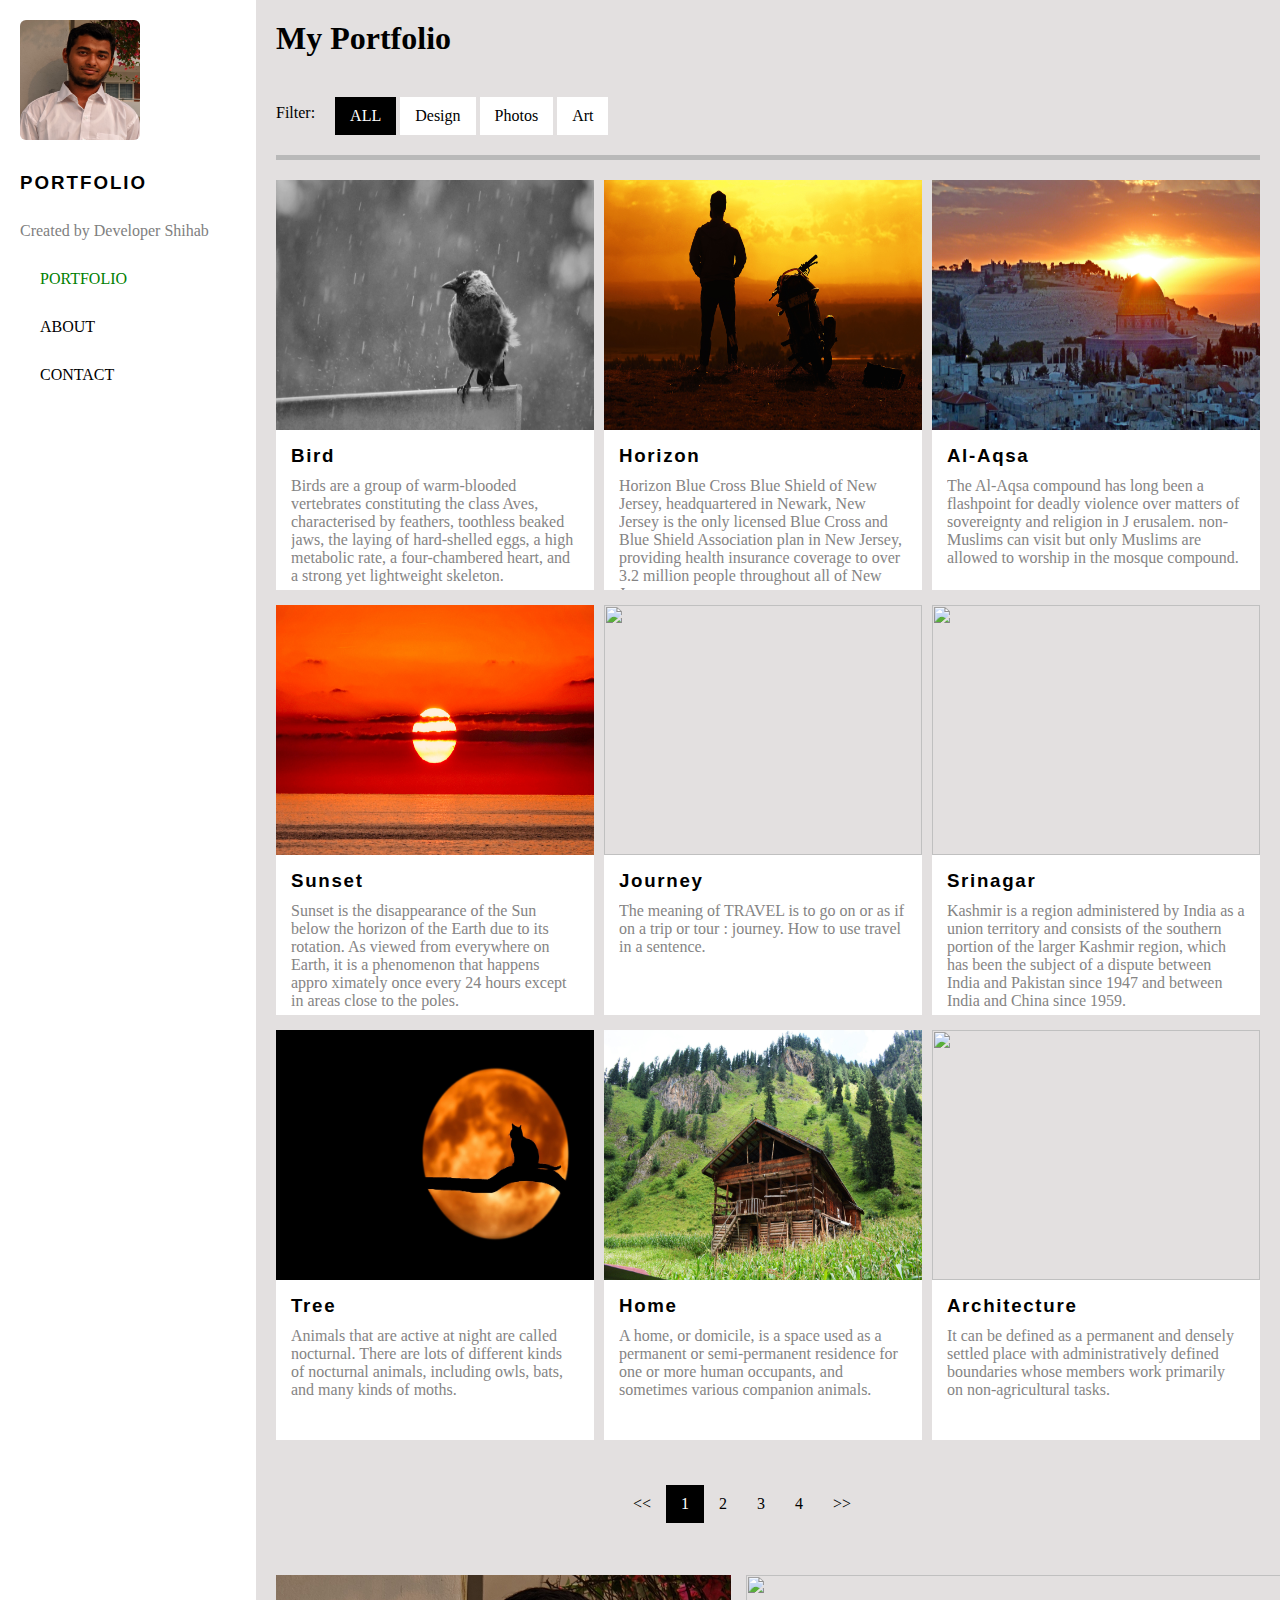
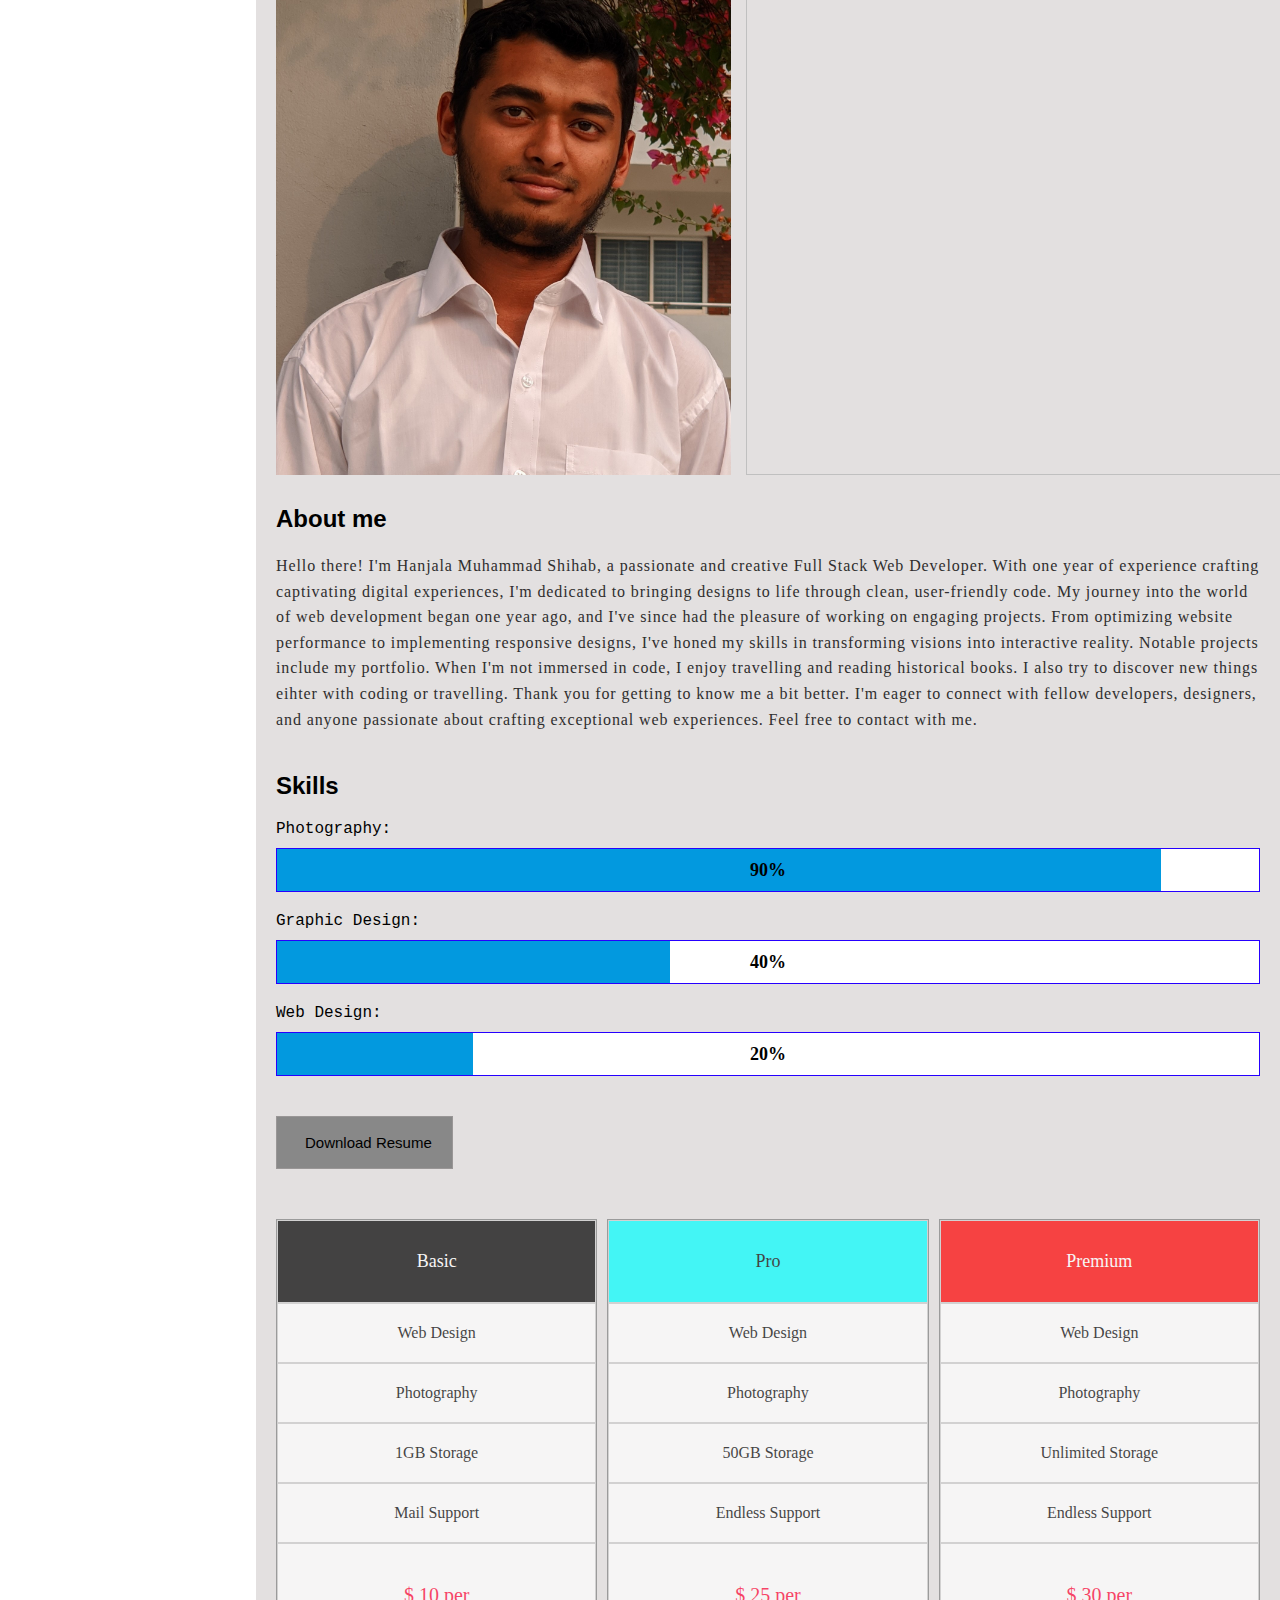
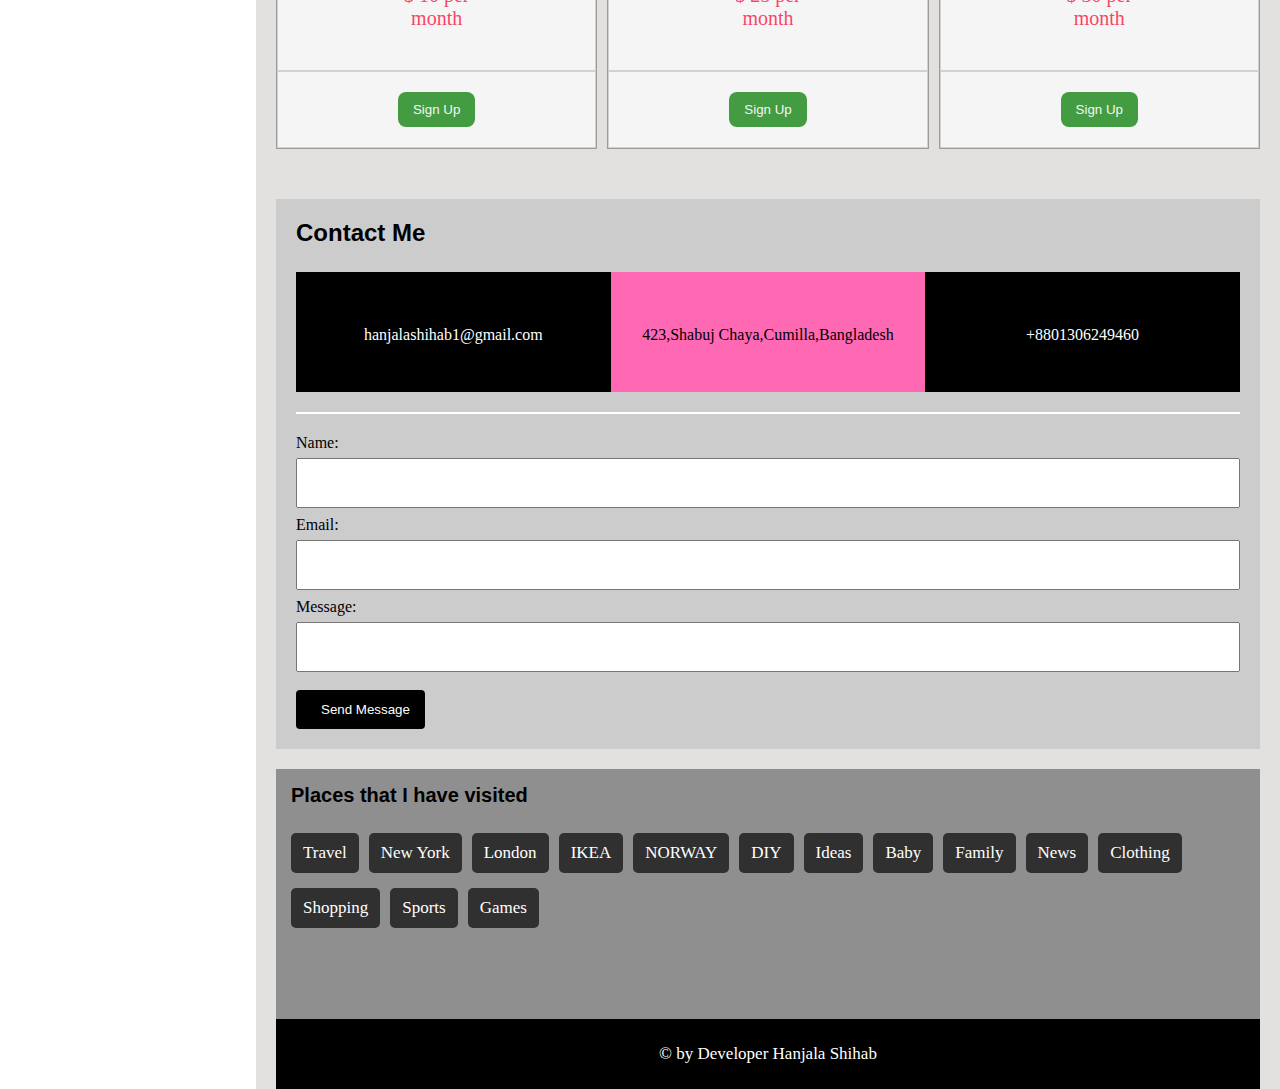
==== page2.html @ 6e02dee9 "img hover scale" ====
<!DOCTYPE html>
<html lang="en">
<head>
    <meta charset="UTF-8">
    <meta name="viewport" content="width=device-width, initial-scale=1.0">
    <script src="https://kit.fontawesome.com/5295537e26.js" crossorigin="anonymous"></script>
    <title>Nature Portfolio</title>
    <style>
        * {
            margin: 0;
            padding: 0;
            box-sizing: border-box;
        }

        .container {
            width: 100%;
            height: 100%;
            max-width: 1600px;
            overflow: hidden;
        }

        /* First division */

        .first {
            position: fixed;
            left: 0px;
            width: 20%;
            height: 100vh;
            background-color: rgb(255, 255, 255);
            line-height: 3em;
            z-index: 3;
            transition: all 0.6s ease;
        }

        .first img {
            border-radius: 6px;
            margin-left: 20px;
            margin-top: 20px;
        }

        .first h3 {
            letter-spacing: 2px;
            font-family: 'Franklin Gothic Medium', 'Arial Narrow', Arial, sans-serif;
            padding-left: 20px;
        }

        .first p {
            color: gray;
            padding-left: 20px;
        }

        .first .icons {
            display: block;
        }

        .first .icons i {
            padding-right: 20px;
            color: black;
        }

        .first .icons p {
            color: black;
            display: block;
            padding-left: 20px;
        }

        .first .active {
            color: green !important;
        }

        .first .icons :first-child:hover {
            background-color: rgb(198, 198, 198);
            color: black !important;
        }

        .first .icons p:hover {
            background-color: rgb(198, 198, 198);
        }

        .extra-icons {
            padding-left: 16px;
            padding-top: 10px;
        }

        .extra-icons i {
            margin: 0 3px;
            font-size: 20px;
            color: black;
        }

        .extra-icons i:hover {
            color: blue;
        }
        .second {
            margin-left: 20%;
            width: 80%;
            background-color: rgb(227, 224, 224);
            padding: 20px 20px 0px 20px;
        }

        .second h1 {
            font-family: 'Times New Roman', Times, serif;
            margin-bottom: 40px;
        }

        .second .bar {
            display: flex;
        }

        .second .active2 {
            margin-top: 7px;
            margin-right: 20px;
        }

        .second .one:hover {
            background-color: rgb(234, 234, 234) !important;
            color: black !important;
        }

        .second .bar ul {
            list-style-type: none;
        }

        .second .bar ul li {
            display: inline-block;
        }

        .second .bar ul li {
            padding: 10px 15px;
            background-color: white;
        }

        .second .bar .one {
            background-color: black;
            color: white;
        }

        .second .bar ul li:hover:not(.active2) {
            background-color: rgb(165, 163, 163);
            color: black;
        }

        .second .nothing {
            width: 100%;
            height: 5px;
            background-color: rgb(185, 185, 185);
            margin-top: 20px;
            margin-bottom: 20px;
        }

        .second .columns {
            display: flex;
            flex-wrap: wrap;
            margin-bottom: 30px;
            width: 100%;
        }

        .columns .col-one, .col-two {
            padding-right: 10px;
        }

        .columns .col-one, .col-two, .col-three {
            max-width: 33.33%;
            flex: 33.33%;
        }

        @media screen and (max-width: 750px) {
            .columns .col-one, .col-two {
                max-width: 50%;
                flex: 50%;
            }

            .columns .col-three {
                flex-direction: 100%;
                max-width: 80%;
                margin: 0 auto;
            }

            .columns .col-two {
                padding-right: 0px !important;
            }

            .columns .col-three {
            padding-right: 0px !important;
            }
        }

        @media screen and (max-width: 530px) {
            
            .columns .col-one, .col-two, .col-three {
                flex: 100%;
                max-width: 100%;
            }

            .columns .col-one {
            padding-right: 0px !important;
            }

            .columns .col-three {
                flex-direction: 100%;
                max-width: 100%;
            }
        }

        .second .columns .content {
            width: 100%;
            margin-bottom: 15px;
            overflow: hidden;
        }

        .content .imagehover {
            width: 100%;
            overflow: hidden;
        }

        .content img {
            width: 100%;
            height: 250px;
            vertical-align: middle;
            opacity: 1;
            transition: 0.7s ease;
        }

        .content img:hover {
            transform: scale(1.2);
            -ms-transform: scale(1.2);
            -webkit-transform: scale(1.2);
        }

        .extracontent {
            background-color: white;
            padding: 15px;
            height: 160px;
            text-overflow: ellipsis;
        }

        .extracontent h3 {
            font-weight: bold;
            font-family: 'Franklin Gothic Medium', 'Arial Narrow', Arial, sans-serif;
            letter-spacing: 1.7px;
            margin-bottom: 10px;
        }

        .extracontent p {
            color: rgb(133, 132, 132);
            font-size: 16px;
            white-space: wrap;
            overflow: hidden;
            text-overflow:ellipsis;
        }

        .bar2 {
            width: 100%;
            height: 60px;
            margin-bottom: 30px;
        }

        .minibar {
            width: 300px;
            margin: 0 auto;
        }

        .minibar a {
            float: left;
            padding: 10px 15px;
            text-decoration: none;
            color: black;
            font-size: 16px;
        }

        .minibar .active {
            color: white !important;
            background-color: black !important;
        }

        .minibar a:hover {
            background-color: black;
            color: white;
        }

        .second .image2 {
            display: flex;
            flex-direction: row;
            justify-content: space-between;
            margin-bottom: 30px;
        }
        .second .image2 img {
            width: 600px;
            height:500px;
        }

        @media screen and (max-width: 1000px) {
            .second .image2 {
                flex-direction: column;
            }
            .second .image2 img {
                display: block;
                margin: 0 auto;
                border-radius: 6px;
                margin: 10px;
            }
        }

        @media screen and (max-width: 650px) {
            .second .image2 img {
                width: 400px;
                height: 400px;
            }
        }

        .about {
            margin-bottom: 40px;
        }

        .about h2 {
            margin-bottom: 20px;
            font-family: Arial, Helvetica, sans-serif;
        }

        .about p {
            font-size: 16px;
            color: rgb(47, 46, 46);
            letter-spacing: .9px;
            line-height: 1.6em;
        }

        .skills {
            margin-bottom: 40px;
        }

        .skills .skill {
            margin-bottom: 20px;
        }

        .skills h2 {
            margin-bottom: 20px;
            font-family: Arial, Helvetica, sans-serif;
        }

        .skills .skill p {
            margin-bottom: 10px;
            font-family: 'Courier New', Courier, monospace;
            font-weight: 300;
        }

        .skills .one, .two , .three{
            width: 100%;
            height: 44px;
            text-align: center;
            border: 1px solid rgb(38, 0, 255);
            color: rgb(0, 0, 0);
            font-weight: bold;
            font-size: 18px;
            display: flex;
            justify-content: center;
            align-items: center;
        } 

        .skills .one {
            background-image: linear-gradient(to right,rgb(2, 153, 223) 90%, rgb(255, 255, 255) 10%);
        }

        .skills .two {
            background-image: linear-gradient(to right, rgb(2, 153, 223) 40%, white 40%);
        }
        .skills .three {
            background-image: linear-gradient(to right, rgb(2, 153, 223) 20%, white 20%);
        }

        .resume {
            margin-bottom: 50px;
        }

        .resume button {
            border: 1px solid rgb(153, 150, 150);
            background-color: rgb(136, 136, 136);
            color: rgb(0, 0, 0);
            padding: 17px 20px;
            cursor: pointer;
            font-size: 15px;
        }

        .resume button i {
            margin-right: 8px;
        }

        .resume button:hover {
            background-color: rgb(176, 175, 175);
            color: rgb(0, 0, 0);
        }

        .charge {
            display: flex;
            flex-direction: row;
            width: 100%;
            margin-bottom: 50px;
        }

        .charge .same {
            width: 33%;
            height: 100%;
            border: 1px solid rgb(126, 126, 126);
            display: flex;
            flex-direction: column;
            justify-content: center;
            align-items: center;
            opacity: 0.7;
        }

        .charge .same .child {
            background-color: white;
            border: 1px solid rgb(203, 203, 203);
            width: 100%;
            height: auto;
            text-align: center;
            padding: 20px;
        }

        .charge .same .active {
            background-color: rgb(0, 0, 0);
            color: white;
            padding: 30px 0px;
            font-size: 18px;
        }

        .charge .same .extra {
            width: 100px;
            color: rgb(255, 1, 52);
            padding: 20px 0px;
            font-size: 20px;
            text-align: center;
            margin: 0 auto;
        }

        .charge .same button {
            border: none;
            background-color: green;
            color: white;
            padding: 10px 15px;
            border-radius: 8px;
            cursor: pointer;
        }

        .charge .same:hover {
            opacity: 1;
        }

        .charge .same button:hover{
            background-color: rgb(10, 184, 10);
        }

        .contacts {
            margin-bottom: 20px;
            background-color: rgb(204, 204, 204);
            width: 100%;
            padding: 20px;
        }

        .contacts h2 {
            font-family: Verdana, Geneva, Tahoma, sans-serif;
            margin-bottom: 25px;
        }

        .info {
            display: flex;
            flex-direction: row;
            width: 100%;
        }
        .email, .location, .number {
            display: flex;
            flex-direction: column;
            justify-content: center;
            align-items: center;
            height: 120px;
            width: 33.33%;
        }

        .email {
            background-color: black;
            color: white;
            padding: 20px;
        }

        .email i {
            margin-bottom: 5px;
            font-size: 20px;
        }

        .location {
            background-color: hotpink;
            padding: 20px;
            color: rgb(0, 0, 0);
        }

        .location i {
            margin-bottom: 5px;
            font-size: 20px;
        }

        .number {
            background-color: black;
            color: white;
            padding: 20px;
        }

        .number i {
            margin-bottom: 5px;
            font-size: 20px;
        }

        .nothing2 {
            width: 100%;
            height: 2px;
            background-color: white;
            margin-bottom: 20px;
            margin-top: 20px;
        }

        .form form input {
            width: 100%;
            height: 50px;
            margin: 6px 0px 8px 0px;
            padding: 10px;
            font-size: 16px;
            outline: none;
        }

        .form form label {
            font-weight: 300;
        }

        .form form button {
            border: none;
            background-color: rgb(0, 0, 0);
            color: white;
            padding: 12px 15px;
            border-radius: 4px;
            cursor: pointer;
            margin-top: 10px;
        }

        .form form button i {
            margin-right: 10px;
        }

        .form form button:hover {
            background-color: rgb(10, 184, 10);
        }

        .credit {
            font-size: 17px;
            background-color: black;
            color: white;
            text-align: center;
            width: 100%;
            padding: 25px;
            z-index: 1;
        }

        .footer {
            width: 100%;
            height: 250px;
            background-color: rgb(143, 143, 143);
            padding: 15px;
            overflow: auto;
        }

        .footer h3 {
            color: black;
            font-family: 'Segoe UI', Tahoma, Geneva, Verdana, sans-serif;
            font-size:20px;
            margin-bottom: 16px;
        }

        .footerinfo  {
            display:flex;
            flex-wrap: nowrap;
            justify-content: space-between;
            overflow: auto;
        }

        .footer .footerinfo p span {
            font-size: 17px;
            background-color: rgb(49, 48, 48);
            padding: 10px 12px;
            border-radius: 5px;
            color: white;
            margin: 10px 6px 5px 0px;
            display: inline-block;
        }

        .openbtn {
            position: absolute;
            top: 15px;
            left: 21px;
            font-size: 33px;
            background-color: transparent;
            border: none;
            display: none;
        }

        .closebtn {
            position: absolute;
            top: 15px;
            right: 20px;
            font-size: 36px;
            background-color: transparent;
            border: none;
            display: none;
        }

        .second .laterimg {
            position: absolute;
            top: 12px;
            right: 20px;
            display: none;
        }

        @media screen and (max-width: 900px) {
            .first {
                left: -400px;
                width: 270px;
            }

            .second .laterimg {
                display: block;
            }

            /* toggle button */

            .first img {
                margin-top: 70px;
            }

            .second h1 {
                padding-top: 50px !important;
            }

            .openbtn {
                display: block;
            }

            .closebtn {
                display: block;
            }
            /* toggle button works ends */
            .second {
                width: 100%;
                margin-left: 0%;
            }
        }

        @media screen and (max-width: 650px) {
            .contacts .info {
                display: block;
            }

            .contacts .info .email, .location, .number {
                width: 100%;
                text-align: center;
            }
        }
    </style>
</head>
<body>
    <div class="container">
        <div class="first" id="first">
            <img src="images/Shihab.jpg" alt="logo" title="profile picture" width="120px" height="120px">
            <h3>PORTFOLIO</h3>
            <p>Created by Developer Shihab</p>
                <div class="icons">
                    <p class="active"><i class="fa-solid fa-border-all active"></i>PORTFOLIO</p>
                    <p><i class="fa-solid fa-user"></i>ABOUT</p>
                    <p><i class="fa-solid fa-envelope"></i>CONTACT</p>
                </div>

            <div class="extra-icons">
                <a href="#"><i class="fa-brands fa-facebook"></i></a>
                <a href="#"><i class="fa-brands fa-instagram"></i></a>
                <a href="#"><i class="fa-brands fa-x-twitter"></i></a>
                <a href="#"><i class="fa-brands fa-github"></i></a>
                <a href="#"><i class="fa-brands fa-pinterest-p"></i></a>
                <a href="#"><i class="fa-brands fa-linkedin"></i></a>
            </div>

        <button type="button" class="closebtn" onclick="closefirst()"><i class="fa-solid fa-xmark"></i></button>
        </div>
        <div class="second">
            <h1>My Portfolio</h1>
            <div class="bar">
                <p class="active2">Filter:</p>
                <ul>
                    <li class="one">
                        ALL
                    </li>
                    <li><p><i class="fa-regular fa-gem"></i>Design</p></li>
                    <li><p><i class="fa-regular fa-image"></i>Photos</p></li>
                    <li><p><i class="fa-solid fa-paintbrush"></i>Art</p></li>
                </ul>
            </div>

            <div class="nothing"></div>
            <div class="columns">
                <div class="col-one">
                    <div class="content">
                        <div class="imagehover">
                            <img src="images/jackdaw-8249384.jpg">
                        </div>
                        <div class="extracontent">
                            <h3>Bird</h3>
                            <P>Birds are a group of warm-blooded vertebrates constituting the class Aves, 
                                characterised by feathers, toothless beaked jaws,
                                 the laying of hard-shelled eggs, a high metabolic 
                                 rate, a four-chambered heart, and a strong yet lightweight skeleton.</P>
                        </div>
                    </div>
                    <div class="content">
                        <div class="imagehover">
                            <img src="images/sunset-8331285.jpg">
                        </div>
                        
                        <div class="extracontent">
                            <h3>Sunset</h3>
                            <p>Sunset is the disappearance of the Sun below
                                 the horizon of the Earth due to its rotation. As viewed from everywhere on Earth, it is 
                                a phenomenon that happens appro
                                ximately once every 24 hours except in areas close to the poles.</p>
                        </div>
                    </div>
                    <div class="content">
                        <div class="imagehover">
                            <img src="images/tree-736877_1920.jpg">
                        </div>
                        <div class="extracontent">
                            <h3>Tree</h3>
                            <p>Animals that are active at night are called nocturnal. There are lots of
                                 different kinds of nocturnal animals, including 
                                 owls, bats, and many kinds of moths.</p>
                        </div>
                    </div>
                </div>
                <div class="col-two">
                    <div class="content">
                        <div class="imagehover">
                            <img src="images/sunset-6681770.jpg">
                        </div>
                        <div class="extracontent">
                            <h3>Horizon</h3>
                            <p>Horizon Blue Cross Blue Shield of New Jersey,
                                 headquartered in Newark, New Jersey is the only 
                                 licensed Blue Cross and Blue Shield Association plan in New Jersey, 
                                providing health insurance coverage 
                                to over 3.2 million people throughout
                                 all of New Jersey.</p>
                        </div>
                    </div>
                    <div class="content">
                        <div class="imagehover">
                            <img src="images/journey-1130732.jpg">
                        </div>
                        <div class="extracontent">
                            <h3>Journey</h3>
                            <p>The meaning of TRAVEL is to 
                                go on or as if on a trip or tour 
                                : journey. How to use travel in a sentence.</p>
                        </div>
                    </div>
                    <div class="content">
                        <div class="imagehover">
                            <img src="images/sweet-wooden-home-2669177.jpg">
                        </div>
                        <div class="extracontent">
                            <h3>Home</h3>
                            <p>A home, or domicile, is a space used as a permanent or semi-permanent residence for one or more human occupants, and sometimes various companion animals.
                            </p>
                        </div>
                    </div>
                </div>
                <div class="col-three">
                    <div class="content">
                        <div class="imagehover">
                            <img src="images/panoramic-3241421.jpg">
                        </div>
                        <div class="extracontent">
                            <h3>Al-Aqsa</h3>
                            <p>
                                The Al-Aqsa compound has long 
                                been a flashpoint for deadly violence 
                                over matters of sovereignty and religion in J
                                erusalem.
                                non-Muslims can visit but only Muslims are 
                                allowed to worship in the mosque compound.</p>
                        </div>
                    </div>
                    <div class="content">
                        <div class="imagehover">
                            <img src="images/srinagar-3609032.jpg">
                        </div>
                        <div class="extracontent">
                            <h3>Srinagar</h3>
                            <p>Kashmir is a region administered by India as a union territory and consists of the southern portion of the larger Kashmir region, which has been the subject of a dispute between India and Pakistan since 1947 and between India and China since 1959.</p>
                        </div>
                    </div>
                    <div class="content">
                        <div class="imagehover">
                            <img src="images/architecture-1868667.jpg">
                        </div>
                        <div class="extracontent">
                            <h3>Architecture</h3>
                            <p>It can be defined as a permanent and densely settled place with
                                 administratively defined boundaries
                                  whose members work primarily on 
                                  non-agricultural tasks.</p>
                        </div>
                    </div>
                </div>
            </div>

            <div class="bar2">
                <div class="minibar">
                    <a href="#">&lt;&lt;</a>
                    <a href="#" class="active">1</a>
                    <a href="#">2</a>
                    <a href="#">3</a>
                    <a href="#">4</a>
                    <a href="#">>></a>
                </div>
            </div>

            <div class="image2">
                <img src="images/Shihab.jpg">
                <img src="images/IMG_20230218_152653.jpg" style="margin-left: 15px;">
            </div>

            <div class="about">
                <h2>About me</h2>
                <p>Hello there! I'm Hanjala Muhammad Shihab,
                     a passionate and creative Full Stack Web
                      Developer. With one year of experience 
                      crafting captivating digital experiences, 
                      I'm dedicated to bringing designs to life 
                      through clean, user-friendly code. My journey 
                      into the world of web development began one year
                       ago, and I've since had the pleasure of working
                        on engaging projects. From optimizing website
                         performance to implementing responsive designs,
                          I've honed my skills in transforming visions
                           into interactive reality. Notable projects
                            include my portfolio. When I'm not immersed 
                            in code, I enjoy travelling and reading 
                            historical books. I also try to discover new 
                            things eihter with coding or travelling.
                            Thank you for getting to know me a bit better.
                             I'm eager to connect with fellow developers,
                     designers, and anyone passionate about
                      crafting exceptional web experiences. Feel free to contact with me.</p>
            </div>

            <div class="skills">
                <h2>Skills</h2>
                <div class="skill">
                    <p>Photography:</p>
                    <div class="one">90%</div>
                </div>
                <div class="skill">
                    <p>Graphic Design:</p>
                    <div class="two">40%</div>
                </div>
                <div class="skill">
                    <p>Web Design:</p>
                    <div class="three">20%</div>
                </div>
            </div>

            <div class="resume">
                <button type="button"><i class="fa-solid fa-download"></i>Download Resume</button>
            </div>

            <div class="charge">
                <div class="same firstly" style="margin-right: 10px;">
                    <div class="child active">Basic</div>
                    <div class="child">Web Design</div>
                    <div class="child">Photography</div>
                    <div class="child">1GB Storage</div>
                    <div class="child">Mail Support</div>
                    <div class="child">
                        <div class="extra">
                            $ 10 per month
                        </div>
                    </div>
                    <div class="child last">
                        <button type="button">Sign Up</button>
                    </div>
                </div>
                <div class="same secondly" style="margin-right: 10px;">
                    <div class="child active" style="background-color: aqua; color: black;">Pro</div>
                    <div class="child">Web Design</div>
                    <div class="child">Photography</div>
                    <div class="child">50GB Storage</div>
                    <div class="child">Endless Support</div>
                    <div class="child">
                        <div class="extra">
                            $ 25 per month
                        </div>
                    </div>
                    <div class="child">
                        <button type="button">Sign Up</button>
                    </div>
                </div>
                <div class="same thirdly">
                    <div class="child active" style="background-color: red;">Premium</div>
                    <div class="child">Web Design</div>
                    <div class="child">Photography</div>
                    <div class="child">Unlimited Storage</div>
                    <div class="child">Endless Support</div>
                    <div class="child">
                        <div class="extra">
                            $ 30 per month
                        </div>
                    </div>
                    <div class="child last">
                        <button type="button">Sign Up</button>
                    </div>
                </div>
            </div>

            <div class="contacts">
                <h2>Contact Me</h2>
                <div class="info">
                    <div class="email">
                        <i class="fa-regular fa-envelope"></i>
                        hanjalashihab1@gmail.com
                    </div>
                    <div class="location">
                        <i class="fa-solid fa-location-dot"></i>
                        423,Shabuj Chaya,Cumilla,Bangladesh
                    </div>
                    <div class="number">
                        <i class="fa-solid fa-phone"></i>
                        +8801306249460
                    </div>
                </div>
                <div class="nothing2"></div>

            <div class="form">
                <form action="" method="post">
                    <label for="name">Name:</label>
                    <input type="text" id="name">
                    <label for="email">Email:</label>
                    <input type="email" id="email">
                    <label for="message">Message:</label>
                    <input type="text" id="message">
                    <button type="submit"><i class="fa-brands fa-telegram"></i>Send Message</button>
                </form>
            </div>
            </div>
            <div class="footer">
                <h3>Places that I have visited</h3>
                <div class="footerinfo">
                    <p>
                        <span class="w3-tag w3-black w3-margin-bottom">Travel</span>
                        <span class="w3-tag w3-grey w3-small w3-margin-bottom">New York</span> 
                        <span class="w3-tag w3-grey w3-small w3-margin-bottom">London</span>
                        <span class="w3-tag w3-grey w3-small w3-margin-bottom">IKEA</span>
                        <span class="w3-tag w3-grey w3-small w3-margin-bottom">NORWAY</span> 
                        <span class="w3-tag w3-grey w3-small w3-margin-bottom">DIY</span>
                        <span class="w3-tag w3-grey w3-small w3-margin-bottom">Ideas</span> 
                        <span class="w3-tag w3-grey w3-small w3-margin-bottom">Baby</span> 
                        <span class="w3-tag w3-grey w3-small w3-margin-bottom">Family</span>
                        <span class="w3-tag w3-grey w3-small w3-margin-bottom">News</span> 
                        <span class="w3-tag w3-grey w3-small w3-margin-bottom">Clothing</span>
                        <span class="w3-tag w3-grey w3-small w3-margin-bottom">Shopping</span>
                        <span class="w3-tag w3-grey w3-small w3-margin-bottom">Sports</span>
                        <span class="w3-tag w3-grey w3-small w3-margin-bottom">Games</span>
                    </p>
                </div>
            </div>
            <div class="credit">
                <p>&copy; by Developer Hanjala Shihab</p>
            </div>
            <button type="button" class="openbtn" onclick="openfirst()"><i class="fa-solid fa-bars"></i></button>

            <div class="laterimg">
                <img src="images/Shihab.jpg" alt="profile picture" width="80px" height="80px" style="border-radius: 50%;">
            </div>
        </div>
    </div>
    
    <script>
        function openfirst() {
            document.getElementById("first").style.left = "0px";
        }

        function closefirst() {
            document.getElementById("first").style.left = "-400px";
        }
    </script>

</body>
</html>
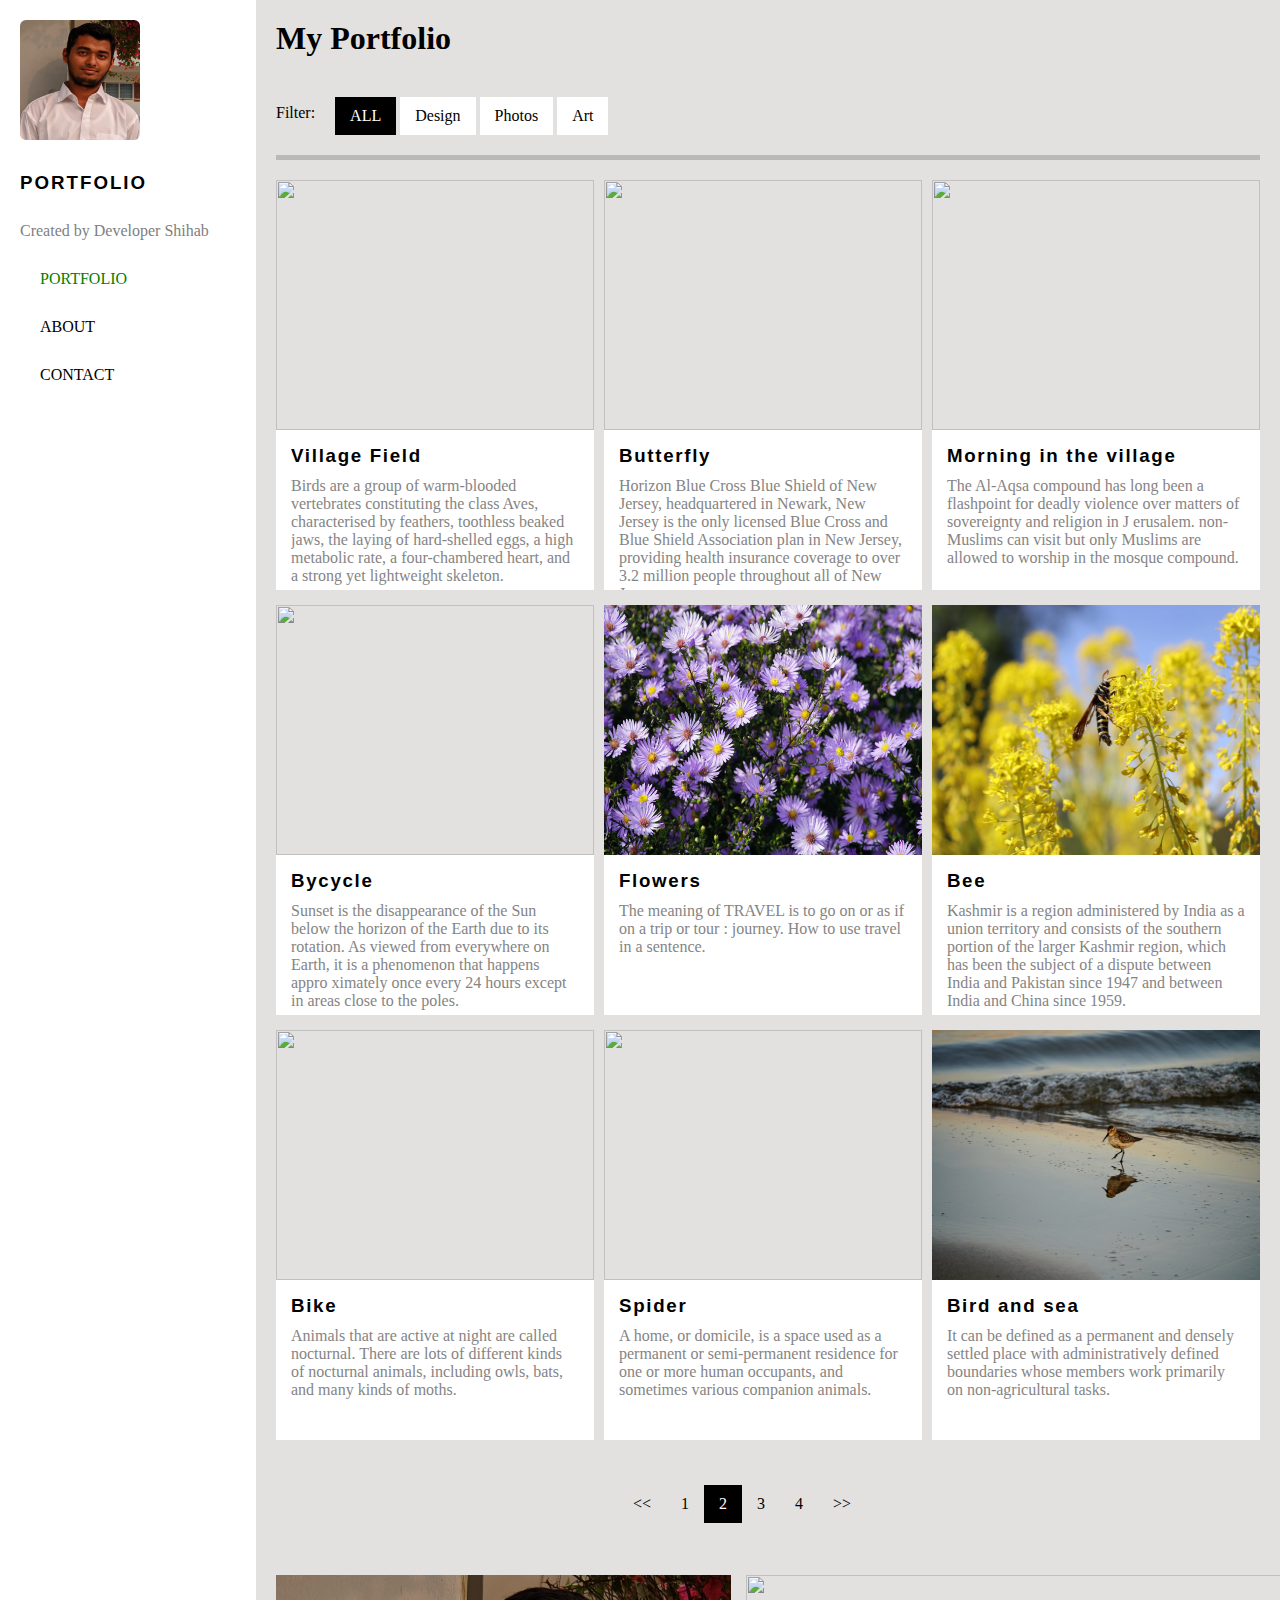
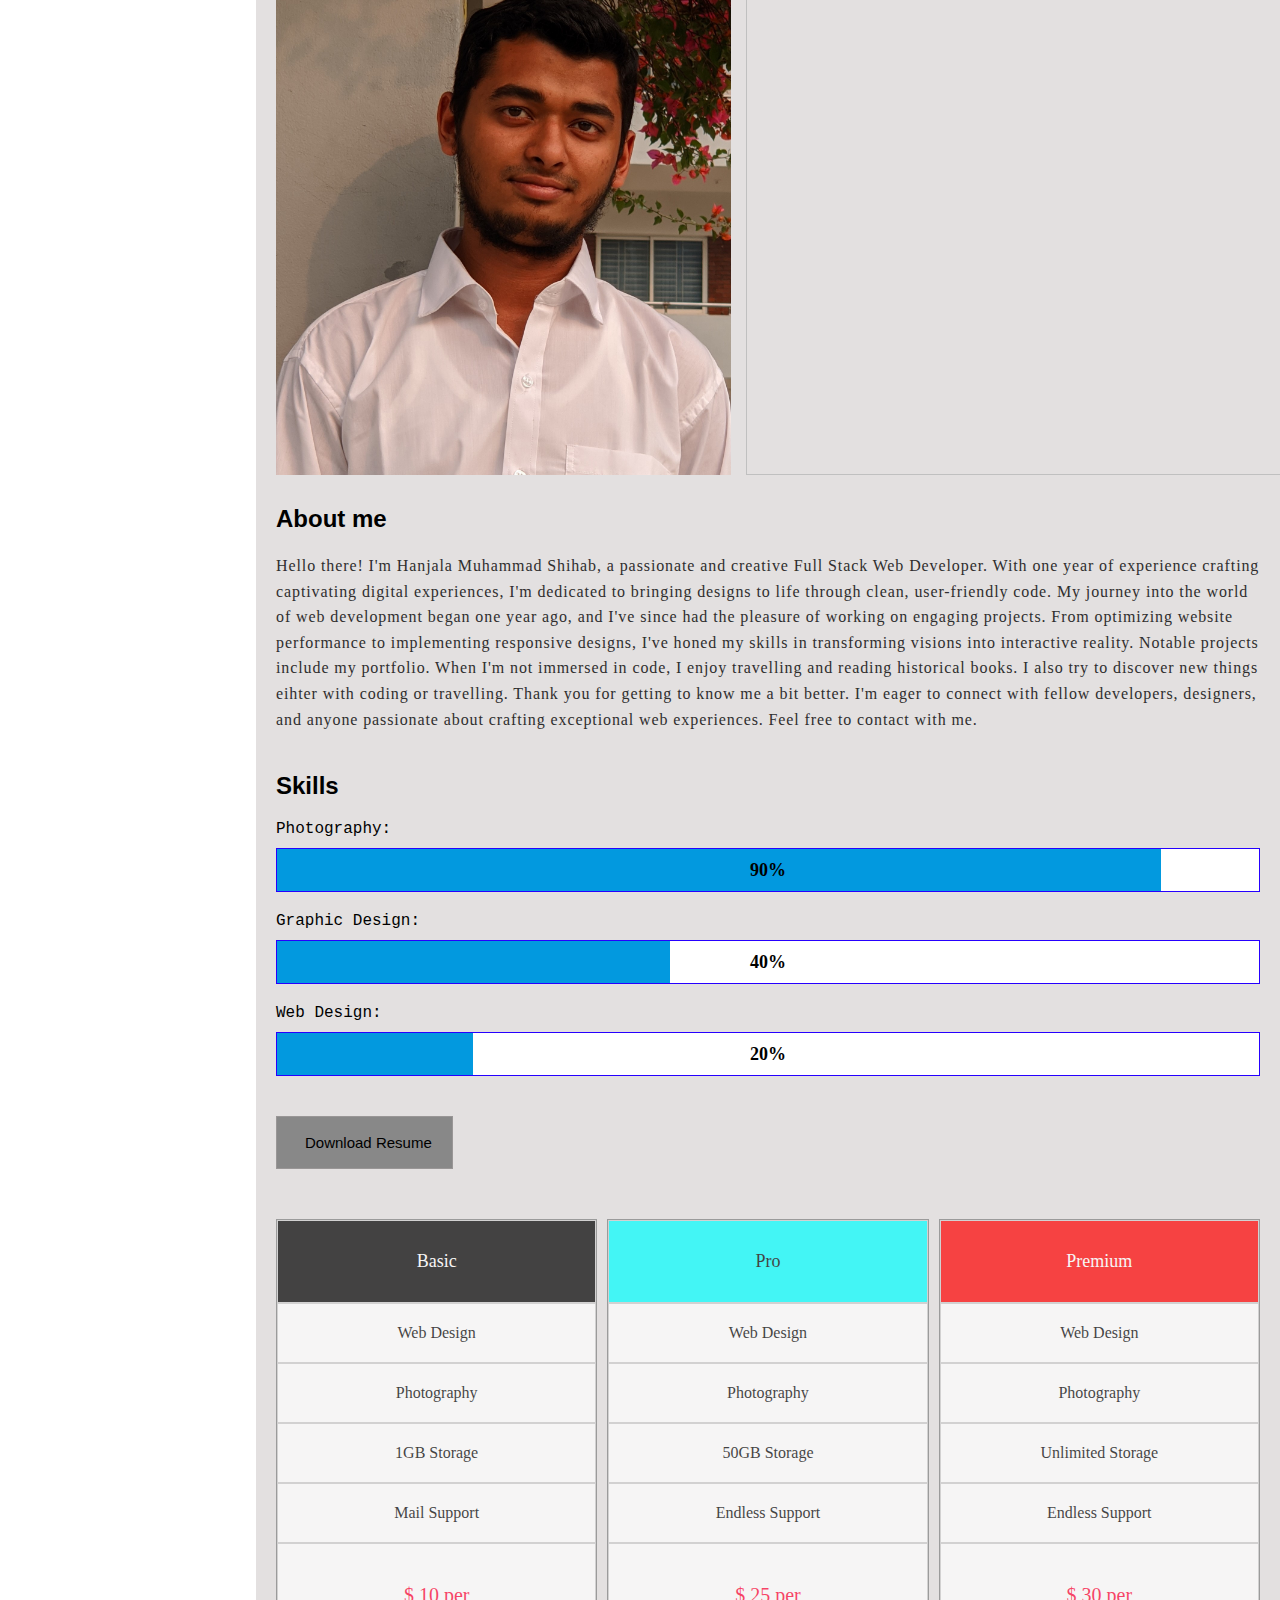
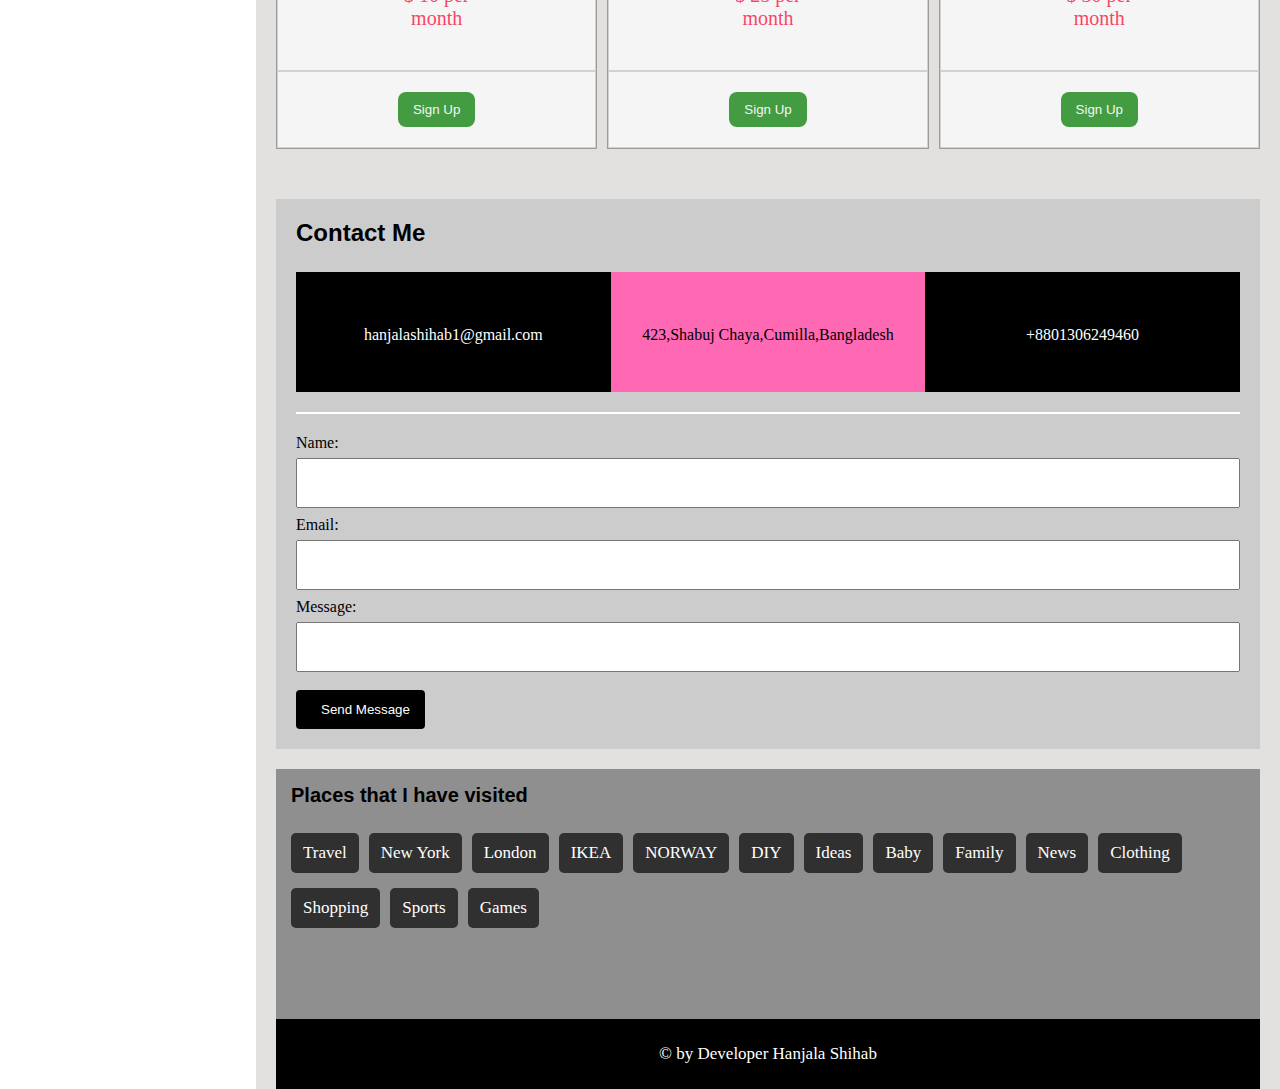
==== commit 6c836262: "page 2 added" ====
--- a/page2.html
+++ b/page2.html
@@ -704,10 +704,10 @@
                 <div class="col-one">
                     <div class="content">
                         <div class="imagehover">
-                            <img src="images/jackdaw-8249384.jpg">
+                            <img src="images/agriculture-8275498.jpg">
                         </div>
                         <div class="extracontent">
-                            <h3>Bird</h3>
+                            <h3>Village Field</h3>
                             <P>Birds are a group of warm-blooded vertebrates constituting the class Aves, 
                                 characterised by feathers, toothless beaked jaws,
                                  the laying of hard-shelled eggs, a high metabolic 
@@ -716,11 +716,11 @@
                     </div>
                     <div class="content">
                         <div class="imagehover">
-                            <img src="images/sunset-8331285.jpg">
+                            <img src="images/bicycle-1872682.jpg">
                         </div>
                         
                         <div class="extracontent">
-                            <h3>Sunset</h3>
+                            <h3>Bycycle</h3>
                             <p>Sunset is the disappearance of the Sun below
                                  the horizon of the Earth due to its rotation. As viewed from everywhere on Earth, it is 
                                 a phenomenon that happens appro
@@ -729,10 +729,10 @@
                     </div>
                     <div class="content">
                         <div class="imagehover">
-                            <img src="images/tree-736877_1920.jpg">
+                            <img src="images/bike-8289452.jpg">
                         </div>
                         <div class="extracontent">
-                            <h3>Tree</h3>
+                            <h3>Bike</h3>
                             <p>Animals that are active at night are called nocturnal. There are lots of
                                  different kinds of nocturnal animals, including 
                                  owls, bats, and many kinds of moths.</p>
@@ -742,10 +742,10 @@
                 <div class="col-two">
                     <div class="content">
                         <div class="imagehover">
-                            <img src="images/sunset-6681770.jpg">
+                            <img src="images/butterfly-8231160.jpg">
                         </div>
                         <div class="extracontent">
-                            <h3>Horizon</h3>
+                            <h3>Butterfly</h3>
                             <p>Horizon Blue Cross Blue Shield of New Jersey,
                                  headquartered in Newark, New Jersey is the only 
                                  licensed Blue Cross and Blue Shield Association plan in New Jersey, 
@@ -756,10 +756,10 @@
                     </div>
                     <div class="content">
                         <div class="imagehover">
-                            <img src="images/journey-1130732.jpg">
+                            <img src="images/flowers-8311282.jpg">
                         </div>
                         <div class="extracontent">
-                            <h3>Journey</h3>
+                            <h3>Flowers</h3>
                             <p>The meaning of TRAVEL is to 
                                 go on or as if on a trip or tour 
                                 : journey. How to use travel in a sentence.</p>
@@ -767,10 +767,10 @@
                     </div>
                     <div class="content">
                         <div class="imagehover">
-                            <img src="images/sweet-wooden-home-2669177.jpg">
+                            <img src="images/spider-8279740.jpg">
                         </div>
                         <div class="extracontent">
-                            <h3>Home</h3>
+                            <h3>Spider</h3>
                             <p>A home, or domicile, is a space used as a permanent or semi-permanent residence for one or more human occupants, and sometimes various companion animals.
                             </p>
                         </div>
@@ -779,10 +779,10 @@
                 <div class="col-three">
                     <div class="content">
                         <div class="imagehover">
-                            <img src="images/panoramic-3241421.jpg">
+                            <img src="images/straw-transport-7948338.jpg">
                         </div>
                         <div class="extracontent">
-                            <h3>Al-Aqsa</h3>
+                            <h3>Morning in the village</h3>
                             <p>
                                 The Al-Aqsa compound has long 
                                 been a flashpoint for deadly violence 
@@ -794,22 +794,22 @@
                     </div>
                     <div class="content">
                         <div class="imagehover">
-                            <img src="images/srinagar-3609032.jpg">
+                            <img src="images/wasp-7955436.jpg">
                         </div>
                         <div class="extracontent">
-                            <h3>Srinagar</h3>
+                            <h3>Bee</h3>
                             <p>Kashmir is a region administered by India as a union territory and consists of the southern portion of the larger Kashmir region, which has been the subject of a dispute between India and Pakistan since 1947 and between India and China since 1959.</p>
                         </div>
                     </div>
                     <div class="content">
                         <div class="imagehover">
-                            <img src="images/architecture-1868667.jpg">
+                            <img src="images/dunlin-8284260.jpg">
                         </div>
                         <div class="extracontent">
-                            <h3>Architecture</h3>
+                            <h3>Bird and sea</h3>
                             <p>It can be defined as a permanent and densely settled place with
-                                 administratively defined boundaries
-                                  whose members work primarily on 
+                                administratively defined boundaries
+                                whose members work primarily on 
                                   non-agricultural tasks.</p>
                         </div>
                     </div>
@@ -818,12 +818,12 @@
 
             <div class="bar2">
                 <div class="minibar">
-                    <a href="#">&lt;&lt;</a>
-                    <a href="#" class="active">1</a>
-                    <a href="#">2</a>
-                    <a href="#">3</a>
-                    <a href="#">4</a>
-                    <a href="#">>></a>
+                    <a href="#" target="_self">&lt;&lt;</a>
+                    <a href="index.html" target="_self">1</a>
+                    <a href="#" class="active" target="_self">2</a>
+                    <a href="#" target="_self">3</a>
+                    <a href="#" target="_self">4</a>
+                    <a href="#" target="_self">>></a>
                 </div>
             </div>
 
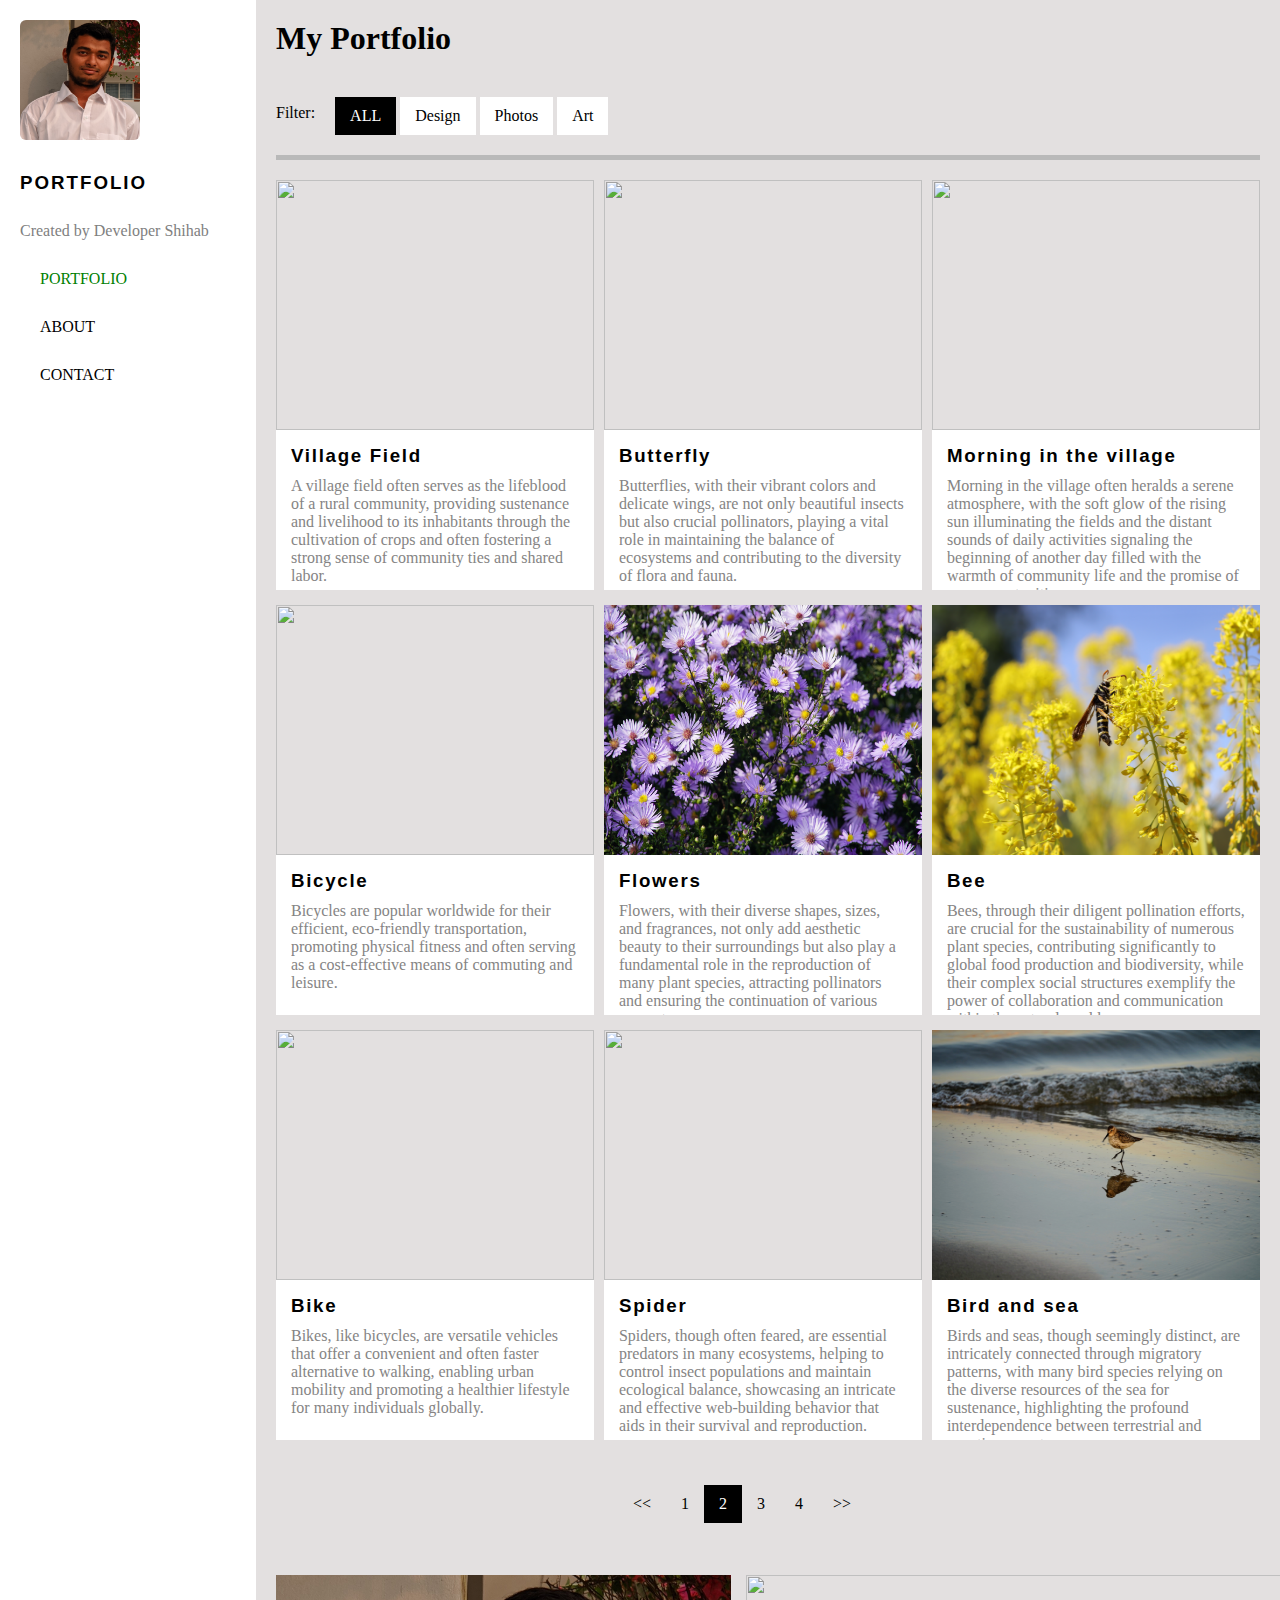
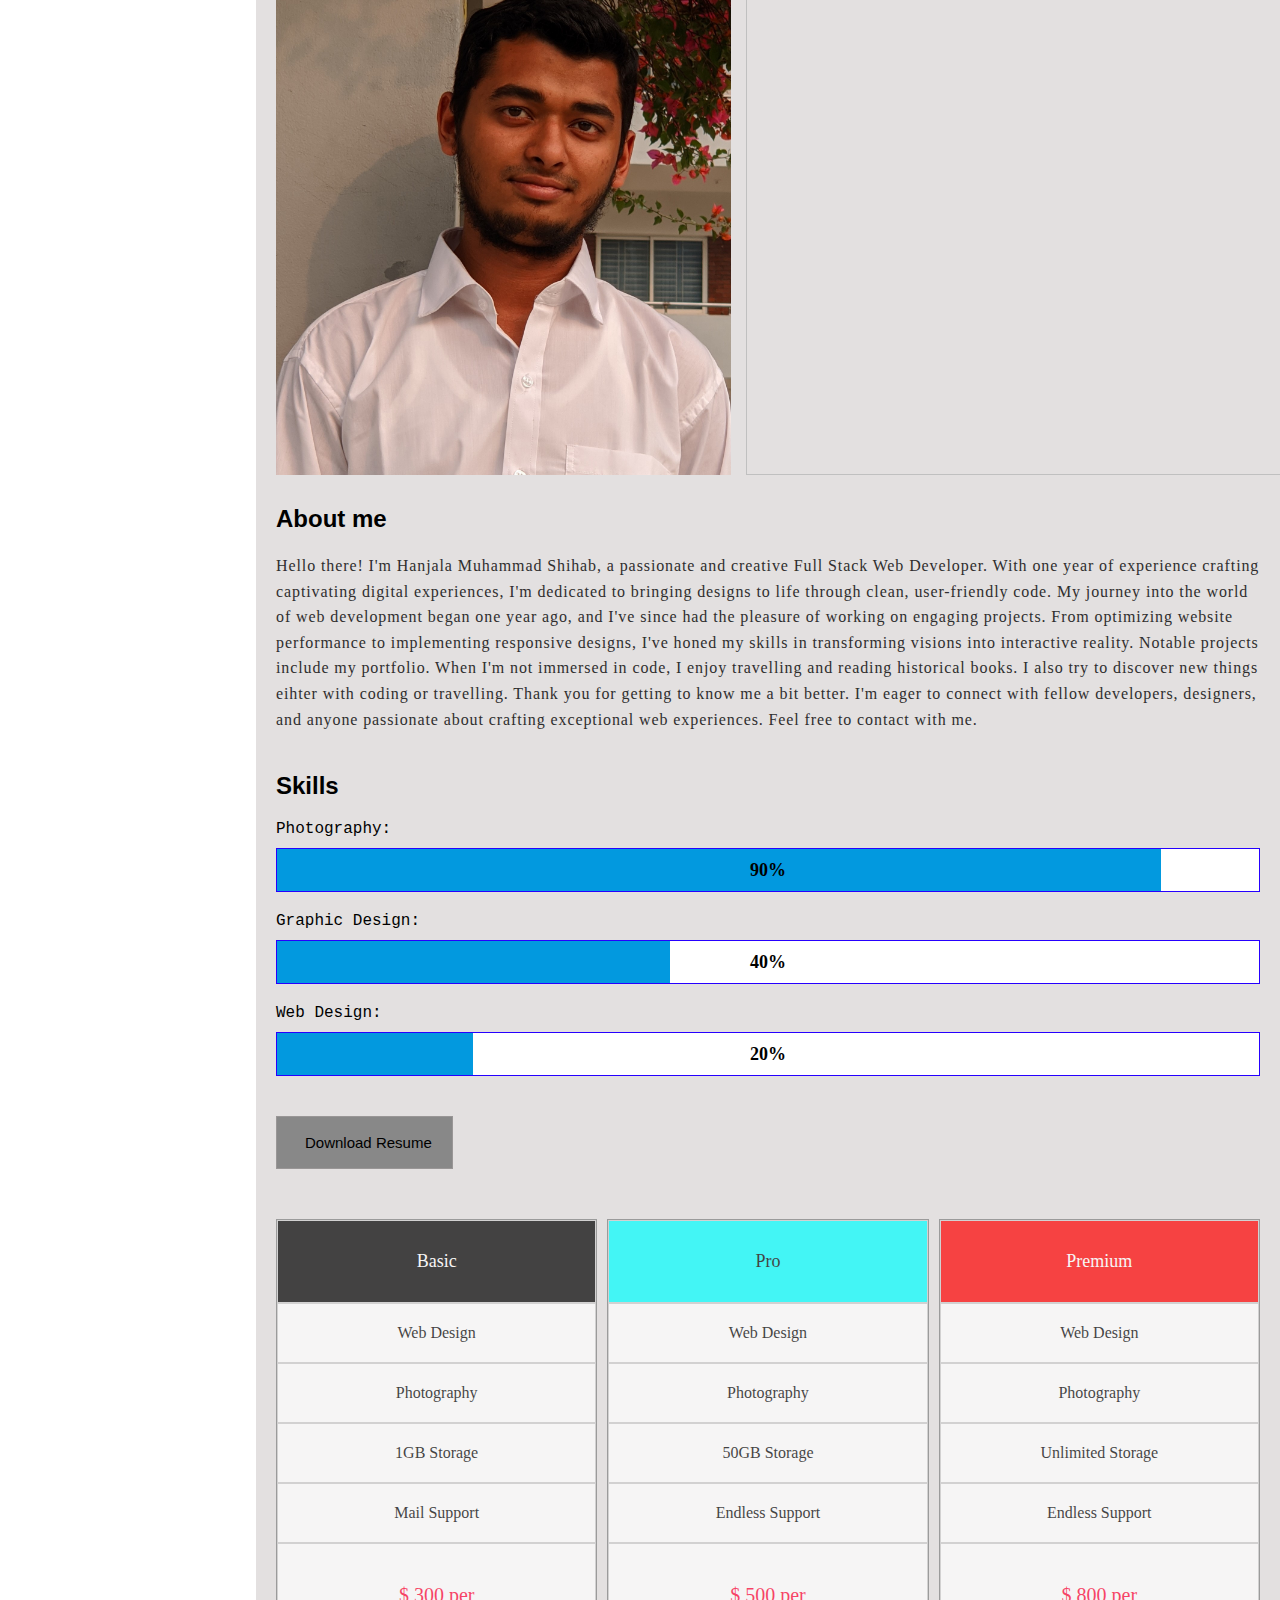
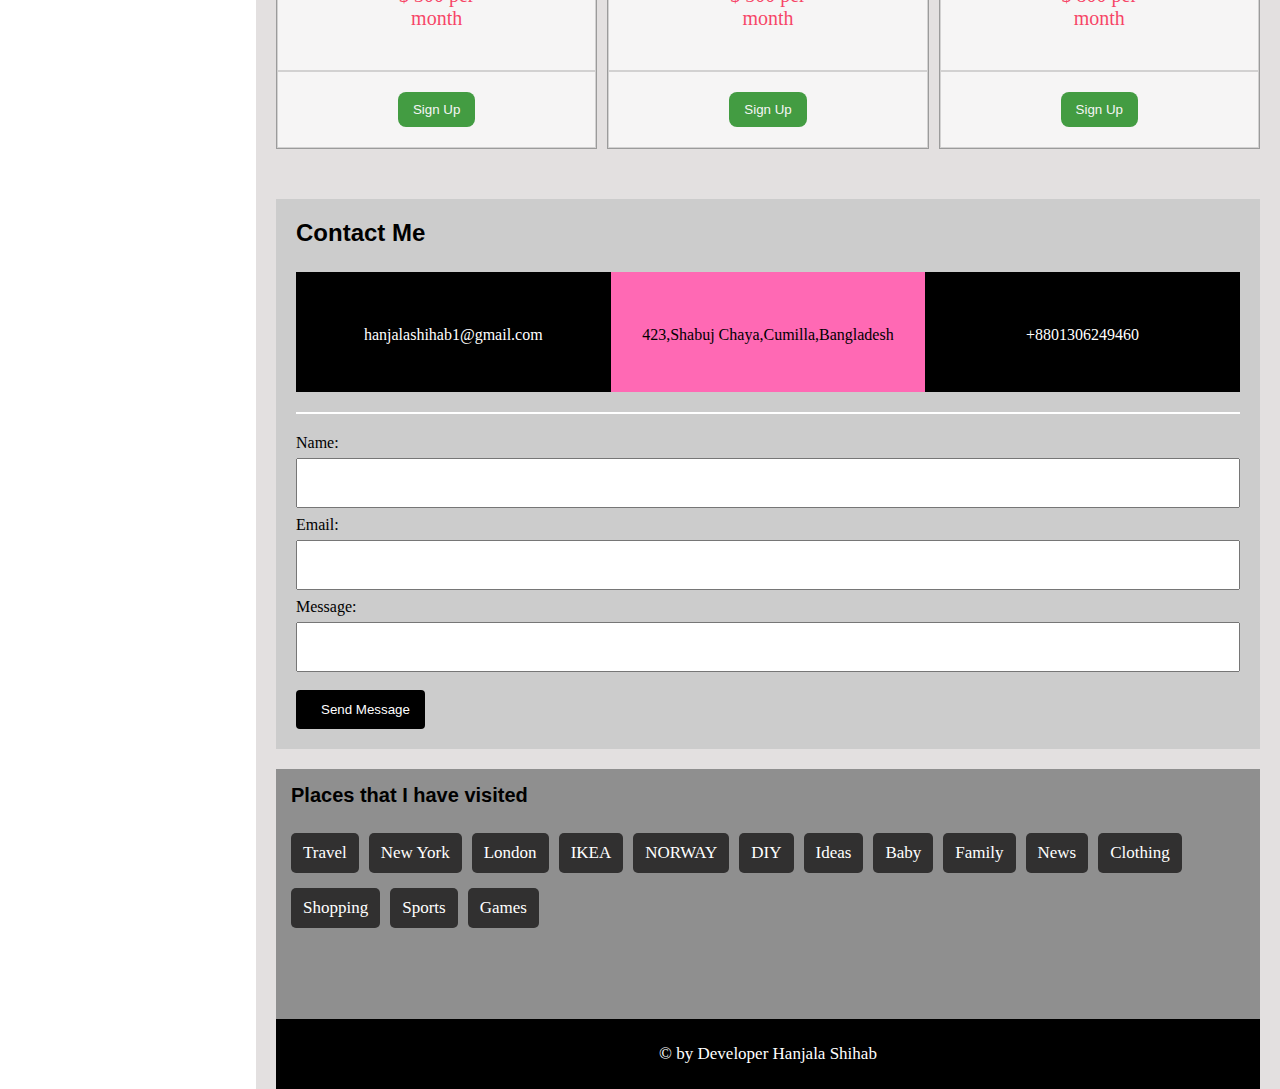
==== commit 6b25dd70: "page 3 added" ====
--- a/page2.html
+++ b/page2.html
@@ -3,6 +3,7 @@
 <head>
     <meta charset="UTF-8">
     <meta name="viewport" content="width=device-width, initial-scale=1.0">
+    <link rel="icon" type="icon/x-image" href="images/S-removebg-preview.png">
     <script src="https://kit.fontawesome.com/5295537e26.js" crossorigin="anonymous"></script>
     <title>Nature Portfolio</title>
     <style>
@@ -231,7 +232,7 @@
             background-color: white;
             padding: 15px;
             height: 160px;
-            text-overflow: ellipsis;
+            overflow: auto;
         }
 
         .extracontent h3 {
@@ -708,10 +709,13 @@
                         </div>
                         <div class="extracontent">
                             <h3>Village Field</h3>
-                            <P>Birds are a group of warm-blooded vertebrates constituting the class Aves, 
-                                characterised by feathers, toothless beaked jaws,
-                                 the laying of hard-shelled eggs, a high metabolic 
-                                 rate, a four-chambered heart, and a strong yet lightweight skeleton.</P>
+                            <P>A village field often 
+                                serves as the lifeblood 
+                                of a rural community, providing
+                                 sustenance and livelihood to its
+                                  inhabitants through the cultivation 
+                                  of crops and often fostering a strong 
+                                  sense of community ties and shared labor.</P>
                         </div>
                     </div>
                     <div class="content">
@@ -720,11 +724,15 @@
                         </div>
                         
                         <div class="extracontent">
-                            <h3>Bycycle</h3>
-                            <p>Sunset is the disappearance of the Sun below
-                                 the horizon of the Earth due to its rotation. As viewed from everywhere on Earth, it is 
-                                a phenomenon that happens appro
-                                ximately once every 24 hours except in areas close to the poles.</p>
+                            <h3>Bicycle</h3>
+                            <p>Bicycles are 
+                                popular worldwide
+                                 for their efficient,
+                                  eco-friendly
+                                   transportation,
+                                    promoting 
+                                    physical fitness and often serving as a cost-effective means of commuting and leisure.
+                            </p>
                         </div>
                     </div>
                     <div class="content">
@@ -733,9 +741,7 @@
                         </div>
                         <div class="extracontent">
                             <h3>Bike</h3>
-                            <p>Animals that are active at night are called nocturnal. There are lots of
-                                 different kinds of nocturnal animals, including 
-                                 owls, bats, and many kinds of moths.</p>
+                            <p>Bikes, like bicycles, are versatile vehicles that offer a convenient and often faster alternative to walking, enabling urban mobility and promoting a healthier lifestyle for many individuals globally.</p>
                         </div>
                     </div>
                 </div>
@@ -746,12 +752,7 @@
                         </div>
                         <div class="extracontent">
                             <h3>Butterfly</h3>
-                            <p>Horizon Blue Cross Blue Shield of New Jersey,
-                                 headquartered in Newark, New Jersey is the only 
-                                 licensed Blue Cross and Blue Shield Association plan in New Jersey, 
-                                providing health insurance coverage 
-                                to over 3.2 million people throughout
-                                 all of New Jersey.</p>
+                            <p>Butterflies, with their vibrant colors and delicate wings, are not only beautiful insects but also crucial pollinators, playing a vital role in maintaining the balance of ecosystems and contributing to the diversity of flora and fauna.</p>
                         </div>
                     </div>
                     <div class="content">
@@ -760,9 +761,7 @@
                         </div>
                         <div class="extracontent">
                             <h3>Flowers</h3>
-                            <p>The meaning of TRAVEL is to 
-                                go on or as if on a trip or tour 
-                                : journey. How to use travel in a sentence.</p>
+                            <p>Flowers, with their diverse shapes, sizes, and fragrances, not only add aesthetic beauty to their surroundings but also play a fundamental role in the reproduction of many plant species, attracting pollinators and ensuring the continuation of various ecosystems.</p>
                         </div>
                     </div>
                     <div class="content">
@@ -771,7 +770,7 @@
                         </div>
                         <div class="extracontent">
                             <h3>Spider</h3>
-                            <p>A home, or domicile, is a space used as a permanent or semi-permanent residence for one or more human occupants, and sometimes various companion animals.
+                            <p>Spiders, though often feared, are essential predators in many ecosystems, helping to control insect populations and maintain ecological balance, showcasing an intricate and effective web-building behavior that aids in their survival and reproduction.
                             </p>
                         </div>
                     </div>
@@ -784,12 +783,8 @@
                         <div class="extracontent">
                             <h3>Morning in the village</h3>
                             <p>
-                                The Al-Aqsa compound has long 
-                                been a flashpoint for deadly violence 
-                                over matters of sovereignty and religion in J
-                                erusalem.
-                                non-Muslims can visit but only Muslims are 
-                                allowed to worship in the mosque compound.</p>
+                                Morning in the village often heralds a serene atmosphere, with the soft glow of the rising sun illuminating the fields and the distant sounds of daily activities signaling the beginning of another day filled with the warmth of community life and the promise of new opportunities.
+</p>
                         </div>
                     </div>
                     <div class="content">
@@ -798,7 +793,7 @@
                         </div>
                         <div class="extracontent">
                             <h3>Bee</h3>
-                            <p>Kashmir is a region administered by India as a union territory and consists of the southern portion of the larger Kashmir region, which has been the subject of a dispute between India and Pakistan since 1947 and between India and China since 1959.</p>
+                            <p>Bees, through their diligent pollination efforts, are crucial for the sustainability of numerous plant species, contributing significantly to global food production and biodiversity, while their complex social structures exemplify the power of collaboration and communication within the natural world.</p>
                         </div>
                     </div>
                     <div class="content">
@@ -807,10 +802,7 @@
                         </div>
                         <div class="extracontent">
                             <h3>Bird and sea</h3>
-                            <p>It can be defined as a permanent and densely settled place with
-                                administratively defined boundaries
-                                whose members work primarily on 
-                                  non-agricultural tasks.</p>
+                            <p>Birds and seas, though seemingly distinct, are intricately connected through migratory patterns, with many bird species relying on the diverse resources of the sea for sustenance, highlighting the profound interdependence between terrestrial and aquatic ecosystems.</p>
                         </div>
                     </div>
                 </div>
@@ -820,8 +812,8 @@
                 <div class="minibar">
                     <a href="#" target="_self">&lt;&lt;</a>
                     <a href="index.html" target="_self">1</a>
-                    <a href="#" class="active" target="_self">2</a>
-                    <a href="#" target="_self">3</a>
+                    <a href="page2.html" class="active" target="_self">2</a>
+                    <a href="page3.html" target="_self">3</a>
                     <a href="#" target="_self">4</a>
                     <a href="#" target="_self">>></a>
                 </div>
@@ -885,7 +877,7 @@
                     <div class="child">Mail Support</div>
                     <div class="child">
                         <div class="extra">
-                            $ 10 per month
+                            $ 300 per month
                         </div>
                     </div>
                     <div class="child last">
@@ -900,7 +892,7 @@
                     <div class="child">Endless Support</div>
                     <div class="child">
                         <div class="extra">
-                            $ 25 per month
+                            $ 500 per month
                         </div>
                     </div>
                     <div class="child">
@@ -915,7 +907,7 @@
                     <div class="child">Endless Support</div>
                     <div class="child">
                         <div class="extra">
-                            $ 30 per month
+                            $ 800 per month
                         </div>
                     </div>
                     <div class="child last">
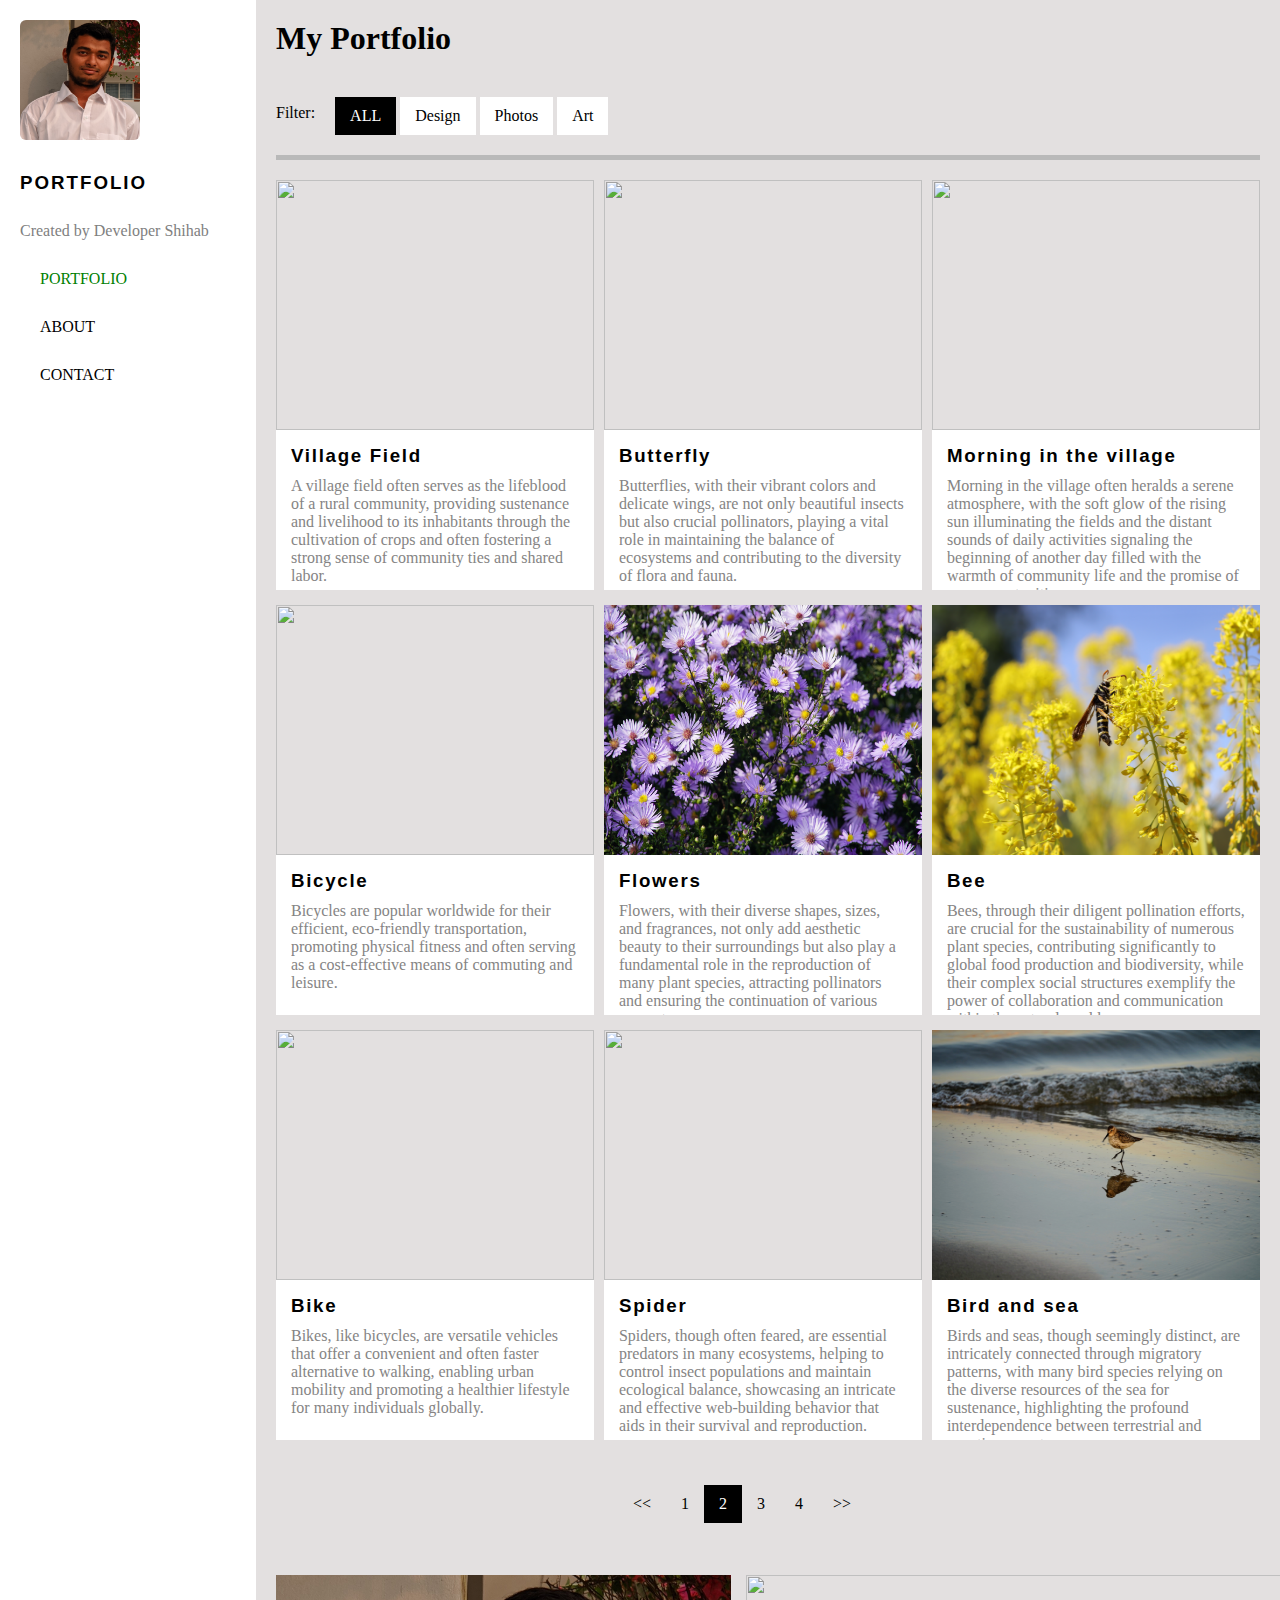
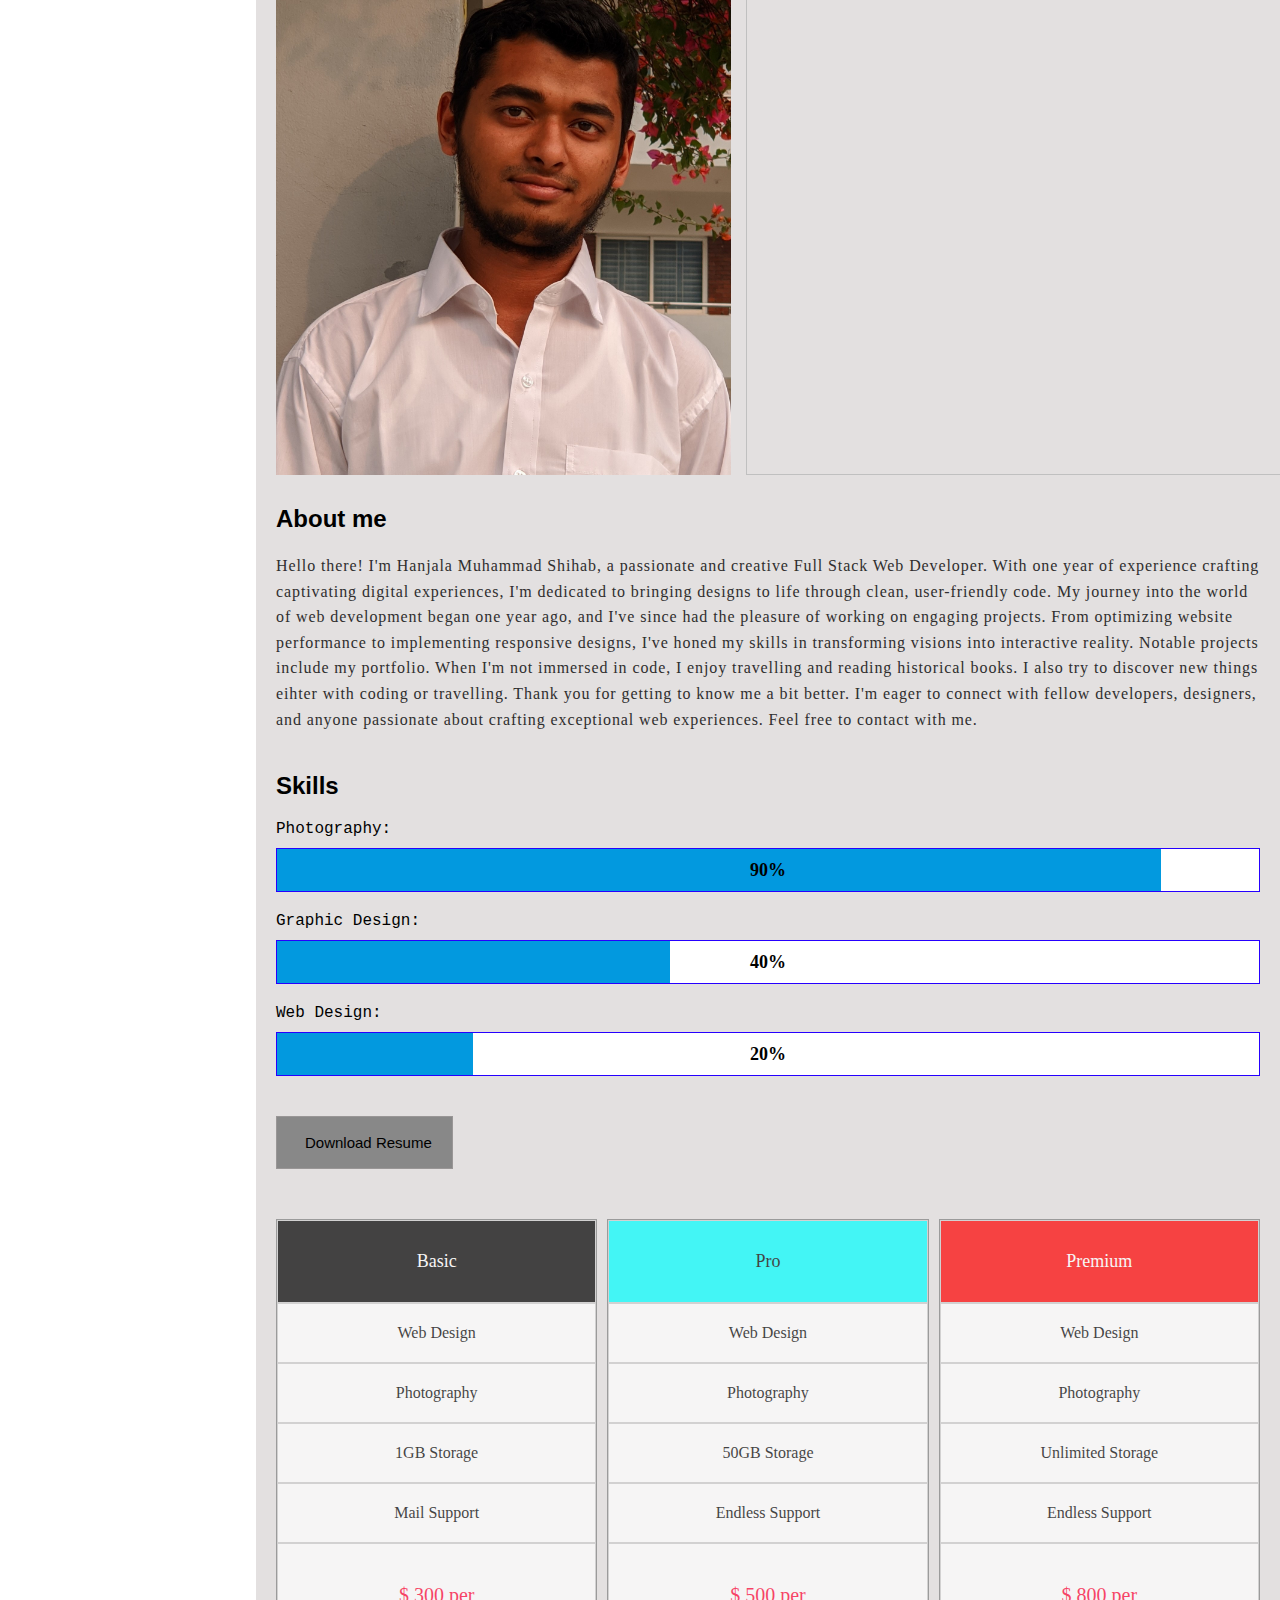
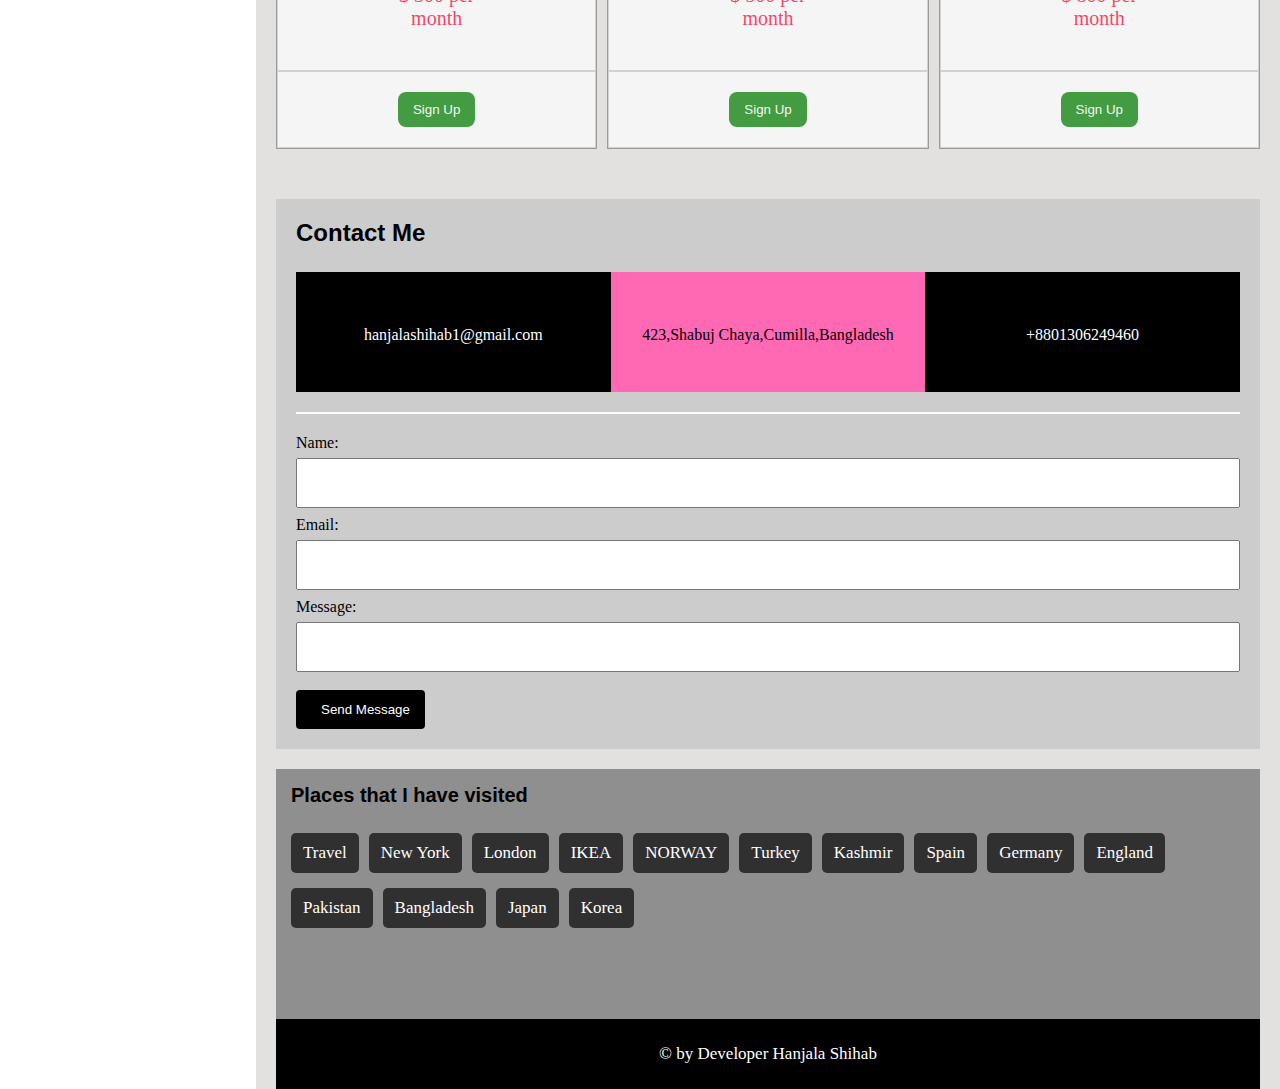
==== commit 6e4b7fd0: "places visited changed for page2 & 3" ====
--- a/page2.html
+++ b/page2.html
@@ -955,15 +955,15 @@
                         <span class="w3-tag w3-grey w3-small w3-margin-bottom">London</span>
                         <span class="w3-tag w3-grey w3-small w3-margin-bottom">IKEA</span>
                         <span class="w3-tag w3-grey w3-small w3-margin-bottom">NORWAY</span> 
-                        <span class="w3-tag w3-grey w3-small w3-margin-bottom">DIY</span>
-                        <span class="w3-tag w3-grey w3-small w3-margin-bottom">Ideas</span> 
-                        <span class="w3-tag w3-grey w3-small w3-margin-bottom">Baby</span> 
-                        <span class="w3-tag w3-grey w3-small w3-margin-bottom">Family</span>
-                        <span class="w3-tag w3-grey w3-small w3-margin-bottom">News</span> 
-                        <span class="w3-tag w3-grey w3-small w3-margin-bottom">Clothing</span>
-                        <span class="w3-tag w3-grey w3-small w3-margin-bottom">Shopping</span>
-                        <span class="w3-tag w3-grey w3-small w3-margin-bottom">Sports</span>
-                        <span class="w3-tag w3-grey w3-small w3-margin-bottom">Games</span>
+                        <span class="w3-tag w3-grey w3-small w3-margin-bottom">Turkey</span>
+                        <span class="w3-tag w3-grey w3-small w3-margin-bottom">Kashmir</span> 
+                        <span class="w3-tag w3-grey w3-small w3-margin-bottom">Spain</span> 
+                        <span class="w3-tag w3-grey w3-small w3-margin-bottom">Germany</span>
+                        <span class="w3-tag w3-grey w3-small w3-margin-bottom">England</span> 
+                        <span class="w3-tag w3-grey w3-small w3-margin-bottom">Pakistan</span>
+                        <span class="w3-tag w3-grey w3-small w3-margin-bottom">Bangladesh</span>
+                        <span class="w3-tag w3-grey w3-small w3-margin-bottom">Japan</span>
+                        <span class="w3-tag w3-grey w3-small w3-margin-bottom">Korea</span>
                     </p>
                 </div>
             </div>
